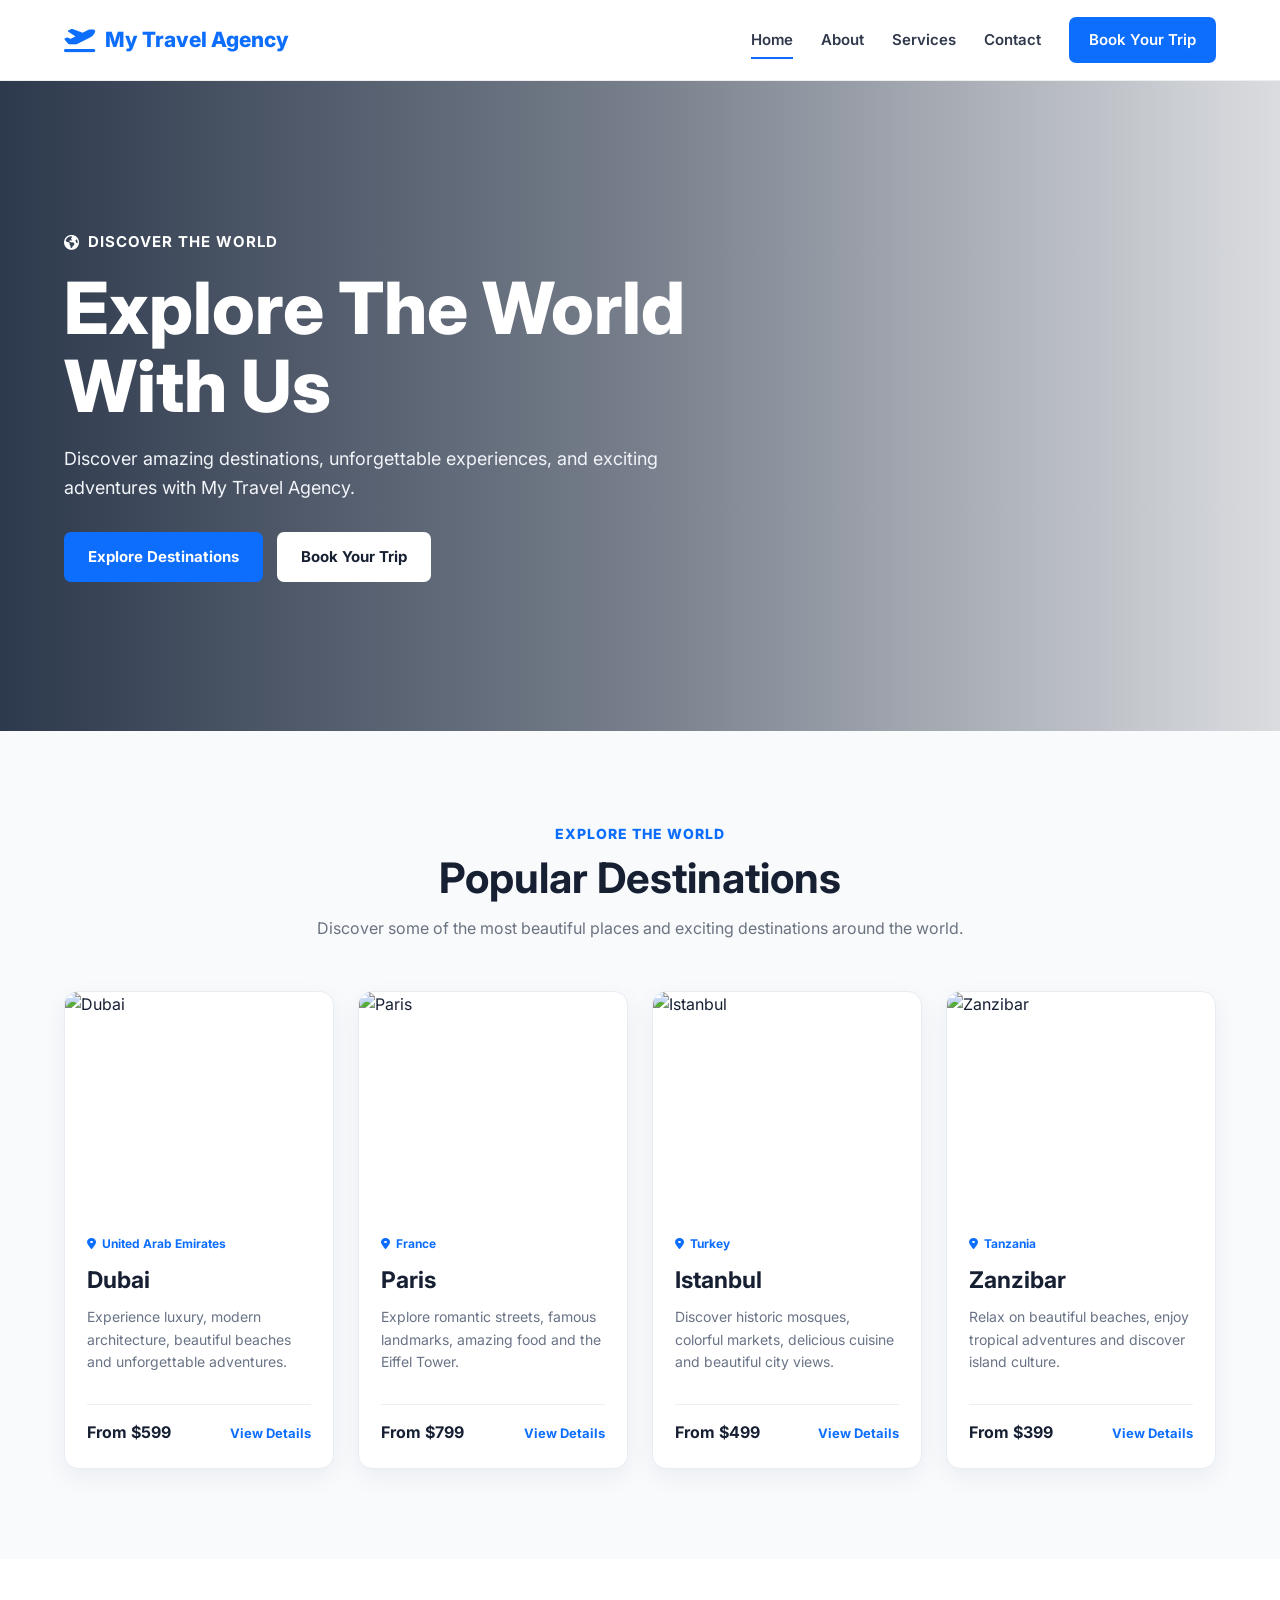
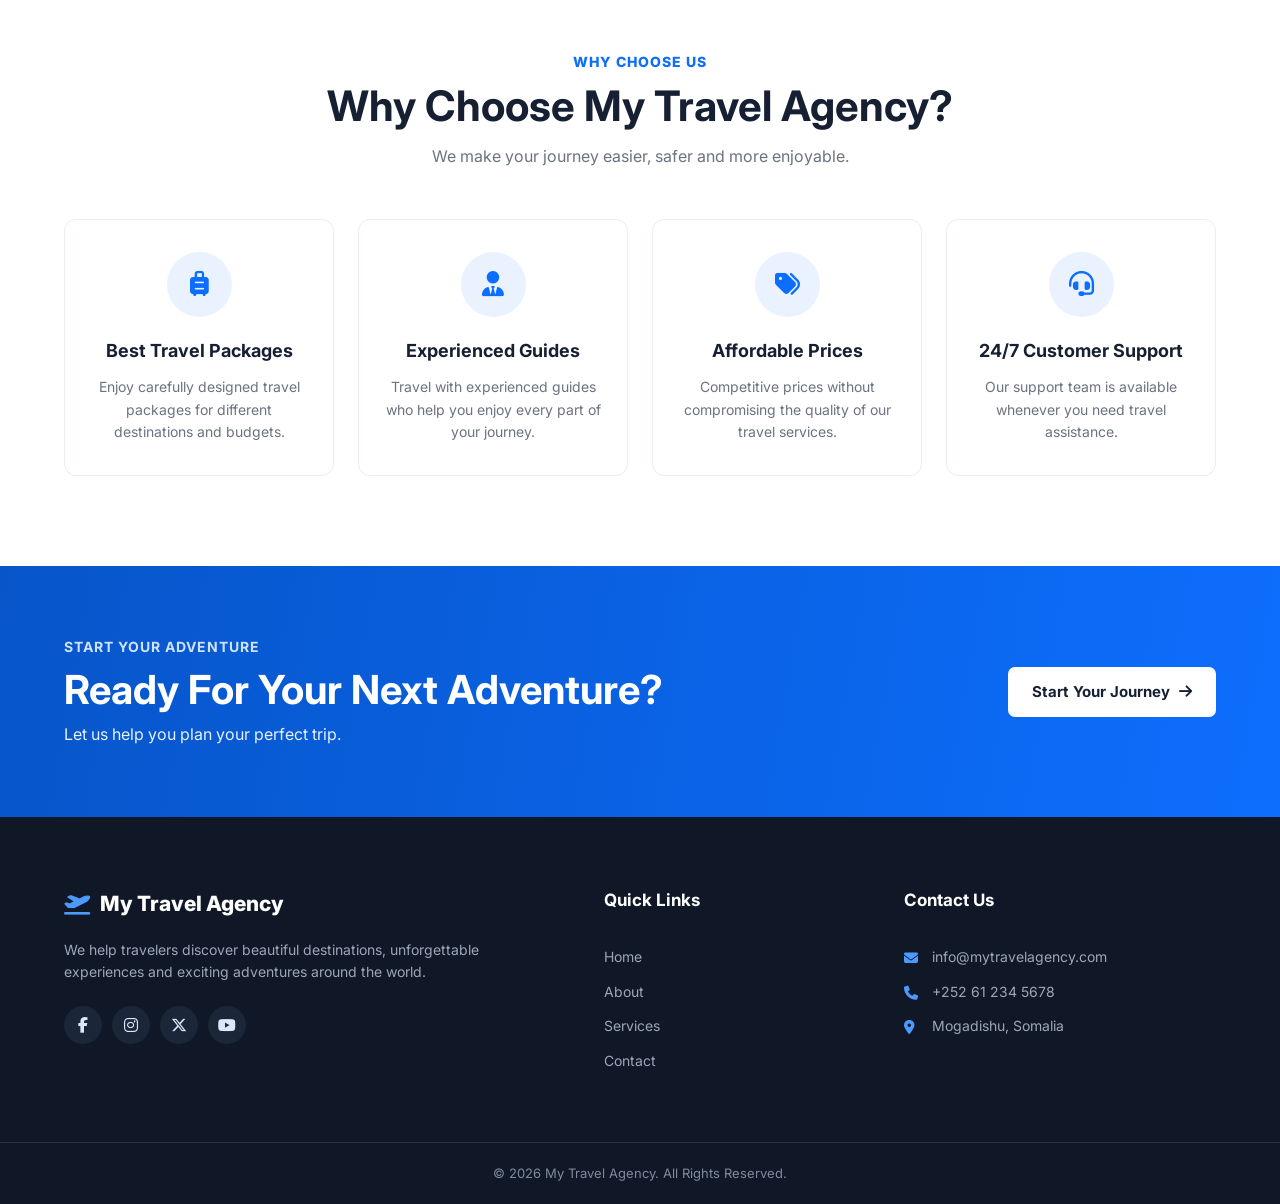
==== index.html @ c00ab5c5 "first commit" ====
<!DOCTYPE html>
<html lang="en">
<head>
    <meta charset="UTF-8">
    <meta name="viewport" content="width=device-width, initial-scale=1.0">

    <title>My Travel Agency | Home</title>

    <link rel="preconnect" href="https://fonts.googleapis.com">
    <link rel="preconnect" href="https://fonts.gstatic.com" crossorigin>

    <link href="https://fonts.googleapis.com/css2?family=Inter:wght@400;500;600;700;800&display=swap" rel="stylesheet">

    <link rel="stylesheet"
          href="https://cdnjs.cloudflare.com/ajax/libs/font-awesome/6.5.2/css/all.min.css">

    <link rel="stylesheet" href="style.css">
</head>

<body>

<!-- HEADER -->
<header class="header">

    <div class="container nav-container">

        <a href="index.html" class="logo">
            <i class="fa-solid fa-plane-departure"></i>
            My Travel Agency
        </a>

        <nav class="navbar">

            <a href="index.html" class="active">Home</a>

            <a href="about.html">About</a>

            <a href="services.html">Services</a>

            <a href="contact.html">Contact</a>

            <a href="contact.html" class="nav-btn">
                Book Your Trip
            </a>

        </nav>

    </div>

</header>


<main>

<!-- HERO -->
<section class="hero">

    <div class="hero-overlay"></div>

    <div class="container hero-content">

        <span class="hero-small-title">
            <i class="fa-solid fa-earth-americas"></i>
            Discover The World
        </span>

        <h1>
            Explore The World With Us
        </h1>

        <p>
            Discover amazing destinations, unforgettable experiences,
            and exciting adventures with My Travel Agency.
        </p>

        <div class="hero-buttons">

            <a href="#destinations" class="btn btn-primary">
                Explore Destinations
            </a>

            <a href="contact.html" class="btn btn-light">
                Book Your Trip
            </a>

        </div>

    </div>

</section>


<!-- DESTINATIONS -->
<section class="destinations section" id="destinations">

    <div class="container">

        <div class="section-heading">

            <span>Explore The World</span>

            <h2>Popular Destinations</h2>

            <p>
                Discover some of the most beautiful places
                and exciting destinations around the world.
            </p>

        </div>


        <div class="destination-grid">

            <!-- DUBAI -->
            <article class="destination-card">

                <div class="card-image">

                    <img
                        src="https://images.unsplash.com/photo-1518684079-3c830dcef090?auto=format&fit=crop&w=900&q=80"
                        alt="Dubai">

                </div>

                <div class="card-content">

                    <span class="location">
                        <i class="fa-solid fa-location-dot"></i>
                        United Arab Emirates
                    </span>

                    <h3>Dubai</h3>

                    <p>
                        Experience luxury, modern architecture,
                        beautiful beaches and unforgettable adventures.
                    </p>

                    <div class="card-bottom">

                        <strong>From $599</strong>

                        <a href="contact.html">
                            View Details
                        </a>

                    </div>

                </div>

            </article>


            <!-- PARIS -->
            <article class="destination-card">

                <div class="card-image">

                    <img
                        src="https://images.unsplash.com/photo-1502602898657-3e91760cbb34?auto=format&fit=crop&w=900&q=80"
                        alt="Paris">

                </div>

                <div class="card-content">

                    <span class="location">
                        <i class="fa-solid fa-location-dot"></i>
                        France
                    </span>

                    <h3>Paris</h3>

                    <p>
                        Explore romantic streets, famous landmarks,
                        amazing food and the Eiffel Tower.
                    </p>

                    <div class="card-bottom">

                        <strong>From $799</strong>

                        <a href="contact.html">
                            View Details
                        </a>

                    </div>

                </div>

            </article>


            <!-- ISTANBUL -->
            <article class="destination-card">

                <div class="card-image">

                    <img
                        src="https://images.unsplash.com/photo-1524231757912-21f4fe3a7200?auto=format&fit=crop&w=900&q=80"
                        alt="Istanbul">

                </div>

                <div class="card-content">

                    <span class="location">
                        <i class="fa-solid fa-location-dot"></i>
                        Turkey
                    </span>

                    <h3>Istanbul</h3>

                    <p>
                        Discover historic mosques, colorful markets,
                        delicious cuisine and beautiful city views.
                    </p>

                    <div class="card-bottom">

                        <strong>From $499</strong>

                        <a href="contact.html">
                            View Details
                        </a>

                    </div>

                </div>

            </article>


            <!-- ZANZIBAR -->
            <article class="destination-card">

                <div class="card-image">

                    <img
                        src="https://images.unsplash.com/photo-1505881502353-a1986add3762?auto=format&fit=crop&w=900&q=80"
                        alt="Zanzibar">

                </div>

                <div class="card-content">

                    <span class="location">
                        <i class="fa-solid fa-location-dot"></i>
                        Tanzania
                    </span>

                    <h3>Zanzibar</h3>

                    <p>
                        Relax on beautiful beaches, enjoy tropical
                        adventures and discover island culture.
                    </p>

                    <div class="card-bottom">

                        <strong>From $399</strong>

                        <a href="contact.html">
                            View Details
                        </a>

                    </div>

                </div>

            </article>

        </div>

    </div>

</section>


<!-- FEATURES -->
<section class="features section">

    <div class="container">

        <div class="section-heading">

            <span>Why Choose Us</span>

            <h2>
                Why Choose My Travel Agency?
            </h2>

            <p>
                We make your journey easier, safer and more enjoyable.
            </p>

        </div>


        <div class="feature-grid">

            <div class="feature-card">

                <div class="feature-icon">
                    <i class="fa-solid fa-suitcase-rolling"></i>
                </div>

                <h3>Best Travel Packages</h3>

                <p>
                    Enjoy carefully designed travel packages
                    for different destinations and budgets.
                </p>

            </div>


            <div class="feature-card">

                <div class="feature-icon">
                    <i class="fa-solid fa-user-tie"></i>
                </div>

                <h3>Experienced Guides</h3>

                <p>
                    Travel with experienced guides who help
                    you enjoy every part of your journey.
                </p>

            </div>


            <div class="feature-card">

                <div class="feature-icon">
                    <i class="fa-solid fa-tags"></i>
                </div>

                <h3>Affordable Prices</h3>

                <p>
                    Competitive prices without compromising
                    the quality of our travel services.
                </p>

            </div>


            <div class="feature-card">

                <div class="feature-icon">
                    <i class="fa-solid fa-headset"></i>
                </div>

                <h3>24/7 Customer Support</h3>

                <p>
                    Our support team is available whenever
                    you need travel assistance.
                </p>

            </div>

        </div>

    </div>

</section>


<!-- CTA -->
<section class="cta">

    <div class="container cta-content">

        <div>

            <span>Start Your Adventure</span>

            <h2>
                Ready For Your Next Adventure?
            </h2>

            <p>
                Let us help you plan your perfect trip.
            </p>

        </div>

        <a href="contact.html" class="btn btn-light">
            Start Your Journey
            <i class="fa-solid fa-arrow-right"></i>
        </a>

    </div>

</section>

</main>


<!-- FOOTER -->
<footer class="footer">

    <div class="container footer-grid">

        <div class="footer-about">

            <a href="index.html" class="footer-logo">
                <i class="fa-solid fa-plane-departure"></i>
                My Travel Agency
            </a>

            <p>
                We help travelers discover beautiful destinations,
                unforgettable experiences and exciting adventures
                around the world.
            </p>

            <div class="social-links">

                <a href="#">
                    <i class="fa-brands fa-facebook-f"></i>
                </a>

                <a href="#">
                    <i class="fa-brands fa-instagram"></i>
                </a>

                <a href="#">
                    <i class="fa-brands fa-x-twitter"></i>
                </a>

                <a href="#">
                    <i class="fa-brands fa-youtube"></i>
                </a>

            </div>

        </div>


        <div class="footer-column">

            <h3>Quick Links</h3>

            <a href="index.html">Home</a>

            <a href="about.html">About</a>

            <a href="services.html">Services</a>

            <a href="contact.html">Contact</a>

        </div>


        <div class="footer-column">

            <h3>Contact Us</h3>

            <p>
                <i class="fa-solid fa-envelope"></i>
                info@mytravelagency.com
            </p>

            <p>
                <i class="fa-solid fa-phone"></i>
                +252 61 234 5678
            </p>

            <p>
                <i class="fa-solid fa-location-dot"></i>
                Mogadishu, Somalia
            </p>

        </div>

    </div>


    <div class="footer-bottom">

        <p>
            © 2026 My Travel Agency. All Rights Reserved.
        </p>

    </div>

</footer>

</body>
</html>
---- style.css ----
/* =========================================================
   GLOBAL
========================================================= */

* {
    margin: 0;
    padding: 0;
    box-sizing: border-box;
}

html {
    scroll-behavior: smooth;
}

body {
    font-family: "Inter", sans-serif;
    color: #172033;
    background: #ffffff;
    line-height: 1.6;
}

img {
    width: 100%;
    display: block;
}

a {
    text-decoration: none;
    color: inherit;
}

button,
input,
textarea,
select {
    font-family: inherit;
}

.container {
    width: 90%;
    max-width: 1200px;
    margin: auto;
}

.section {
    padding: 90px 0;
}


/* =========================================================
   HEADER
========================================================= */

.header {
    width: 100%;
    background: #ffffff;
    border-bottom: 1px solid #eeeeee;
    position: relative;
    z-index: 100;
}

.nav-container {
    min-height: 80px;

    display: flex;
    align-items: center;
    justify-content: space-between;

    gap: 30px;
}

.logo {
    display: flex;
    align-items: center;
    gap: 10px;

    color: #0d6efd;

    font-size: 21px;
    font-weight: 800;

    white-space: nowrap;
}

.logo i {
    font-size: 25px;
}

.navbar {
    display: flex;
    align-items: center;
    gap: 28px;
}

.navbar a {
    position: relative;

    color: #30394b;

    font-size: 15px;
    font-weight: 600;

    transition: 0.3s ease;
}

.navbar a:not(.nav-btn)::after {
    content: "";

    position: absolute;

    left: 0;
    bottom: -7px;

    width: 0;
    height: 2px;

    background: #0d6efd;

    transition: 0.3s ease;
}

.navbar a:not(.nav-btn):hover::after,
.navbar a.active::after {
    width: 100%;
}

.navbar a:hover {
    color: #0d6efd;
}

.nav-btn {
    padding: 11px 20px;

    color: #ffffff !important;
    background: #0d6efd;

    border-radius: 7px;

    transition: 0.3s ease;
}

.nav-btn:hover {
    background: #0957c7;
    transform: translateY(-2px);
}


/* =========================================================
   BUTTONS
========================================================= */

.btn {
    display: inline-flex;
    align-items: center;
    justify-content: center;

    gap: 9px;

    padding: 13px 24px;

    border: none;
    border-radius: 7px;

    font-size: 15px;
    font-weight: 700;

    cursor: pointer;

    transition: 0.3s ease;
}

.btn-primary {
    color: #ffffff;
    background: #0d6efd;
}

.btn-primary:hover {
    background: #0957c7;
    transform: translateY(-2px);
}

.btn-light {
    color: #172033;
    background: #ffffff;
}

.btn-light:hover {
    color: #ffffff;
    background: #172033;
    transform: translateY(-2px);
}


/* =========================================================
   HOME HERO
========================================================= */

.hero {
    min-height: 650px;

    position: relative;

    display: flex;
    align-items: center;

    background-image:
        url("https://images.unsplash.com/photo-1500530855697-b586d89ba3ee?auto=format&fit=crop&w=1800&q=85");

    background-size: cover;
    background-position: center;
}

.hero-overlay {
    position: absolute;
    inset: 0;

    background:
        linear-gradient(
            90deg,
            rgba(8, 22, 45, 0.85),
            rgba(8, 22, 45, 0.55),
            rgba(8, 22, 45, 0.15)
        );
}

.hero-content {
    position: relative;
    z-index: 1;

    color: #ffffff;

    max-width: 780px;

    margin-left: max(5%, calc((100% - 1200px) / 2));
}

.hero-small-title {
    display: inline-flex;
    align-items: center;

    gap: 8px;

    margin-bottom: 15px;

    color: #ffffff;

    font-size: 15px;
    font-weight: 700;

    letter-spacing: 1px;
    text-transform: uppercase;
}

.hero-content h1 {
    margin-bottom: 20px;

    font-size: clamp(42px, 6vw, 72px);

    line-height: 1.08;
    font-weight: 800;
}

.hero-content p {
    max-width: 650px;

    margin-bottom: 30px;

    color: #f1f4f8;

    font-size: 18px;
}

.hero-buttons {
    display: flex;
    flex-wrap: wrap;

    gap: 14px;
}


/* =========================================================
   SECTION HEADING
========================================================= */

.section-heading {
    max-width: 700px;

    margin: 0 auto 50px;

    text-align: center;
}

.section-heading span,
.section-label {
    display: inline-block;

    margin-bottom: 8px;

    color: #0d6efd;

    font-size: 14px;
    font-weight: 800;

    letter-spacing: 1px;
    text-transform: uppercase;
}

.section-heading h2 {
    margin-bottom: 12px;

    color: #172033;

    font-size: clamp(30px, 4vw, 42px);

    line-height: 1.2;
}

.section-heading p {
    color: #6b7280;
}


/* =========================================================
   DESTINATIONS
========================================================= */

.destinations {
    background: #f8fafc;
}

.destination-grid {
    display: grid;

    grid-template-columns: repeat(4, 1fr);

    gap: 24px;
}

.destination-card {
    overflow: hidden;

    background: #ffffff;

    border: 1px solid #e8edf3;
    border-radius: 14px;

    box-shadow:
        0 8px 25px rgba(25, 40, 65, 0.06);

    transition: 0.3s ease;
}

.destination-card:hover {
    transform: translateY(-8px);

    box-shadow:
        0 18px 35px rgba(25, 40, 65, 0.12);
}

.card-image {
    height: 220px;

    overflow: hidden;
}

.card-image img {
    height: 100%;

    object-fit: cover;

    transition: 0.5s ease;
}

.destination-card:hover .card-image img {
    transform: scale(1.08);
}

.card-content {
    padding: 22px;
}

.location {
    display: flex;
    align-items: center;

    gap: 6px;

    margin-bottom: 8px;

    color: #0d6efd;

    font-size: 12px;
    font-weight: 700;
}

.card-content h3 {
    margin-bottom: 8px;

    font-size: 23px;
}

.card-content p {
    min-height: 78px;

    margin-bottom: 20px;

    color: #697386;

    font-size: 14px;
}

.card-bottom {
    display: flex;
    align-items: center;
    justify-content: space-between;

    gap: 10px;

    padding-top: 15px;

    border-top: 1px solid #eeeeee;
}

.card-bottom strong {
    color: #172033;
}

.card-bottom a {
    color: #0d6efd;

    font-size: 13px;
    font-weight: 700;
}

.card-bottom a:hover {
    color: #0957c7;
}


/* =========================================================
   FEATURES
========================================================= */

.feature-grid {
    display: grid;

    grid-template-columns: repeat(4, 1fr);

    gap: 24px;
}

.feature-card {
    padding: 32px 24px;

    text-align: center;

    border: 1px solid #e9eef4;
    border-radius: 12px;

    transition: 0.3s ease;
}

.feature-card:hover {
    transform: translateY(-6px);

    border-color: #bcd6ff;

    box-shadow:
        0 15px 30px rgba(13, 110, 253, 0.08);
}

.feature-icon {
    width: 65px;
    height: 65px;

    margin: 0 auto 20px;

    display: flex;
    align-items: center;
    justify-content: center;

    color: #0d6efd;
    background: #eaf2ff;

    border-radius: 50%;

    font-size: 25px;
}

.feature-card h3 {
    margin-bottom: 10px;

    font-size: 18px;
}

.feature-card p {
    color: #6b7280;

    font-size: 14px;
}


/* =========================================================
   CTA
========================================================= */

.cta {
    padding: 70px 0;

    color: #ffffff;

    background:
        linear-gradient(
            100deg,
            #0755c9,
            #0d6efd
        );
}

.cta-content {
    display: flex;
    align-items: center;
    justify-content: space-between;

    gap: 30px;
}

.cta-content > div {
    max-width: 700px;
}

.cta-content span {
    display: block;

    margin-bottom: 7px;

    color: #cfe2ff;

    font-size: 14px;
    font-weight: 700;

    text-transform: uppercase;
    letter-spacing: 1px;
}

.cta-content h2 {
    margin-bottom: 8px;

    font-size: clamp(28px, 4vw, 40px);

    line-height: 1.2;
}

.cta-content p {
    color: #e8f1ff;
}


/* =========================================================
   INNER PAGE HERO
========================================================= */

.about-hero,
.services-hero,
.contact-hero {
    min-height: 400px;

    display: flex;
    align-items: center;

    color: #ffffff;

    text-align: center;

    background-size: cover;
    background-position: center;
}

.about-hero {
    background:
        linear-gradient(
            rgba(5, 26, 55, 0.75),
            rgba(5, 26, 55, 0.75)
        ),
        url("https://images.unsplash.com/photo-1473448912268-2022ce9509d8?auto=format&fit=crop&w=1800&q=80");
}

.services-hero {
    background:
        linear-gradient(
            rgba(5, 26, 55, 0.75),
            rgba(5, 26, 55, 0.75)
        ),
        url("https://images.unsplash.com/photo-1436491865332-7a61a109cc05?auto=format&fit=crop&w=1800&q=80");
}

.contact-hero {
    background:
        linear-gradient(
            rgba(5, 26, 55, 0.75),
            rgba(5, 26, 55, 0.75)
        ),
        url("https://images.unsplash.com/photo-1494587416117-f102a2ac0a8d?auto=format&fit=crop&w=1800&q=80");
}

.inner-page-hero span,
.about-hero-content span {
    display: inline-flex;
    align-items: center;

    gap: 8px;

    margin-bottom: 15px;

    color: #cfe2ff;

    font-size: 14px;
    font-weight: 700;

    text-transform: uppercase;
    letter-spacing: 1px;
}

.inner-page-hero h1,
.about-hero-content h1 {
    margin-bottom: 15px;

    font-size: clamp(38px, 5vw, 58px);

    line-height: 1.1;
}

.inner-page-hero p,
.about-hero-content p {
    max-width: 650px;

    margin: auto;

    color: #eef5ff;

    font-size: 17px;
}


/* =========================================================
   ABOUT
========================================================= */

.about-grid {
    display: grid;

    grid-template-columns: 1fr 1fr;

    align-items: center;

    gap: 70px;
}

.about-image {
    position: relative;
}

.about-image img {
    height: 520px;

    object-fit: cover;

    border-radius: 15px;
}

.experience-box {
    position: absolute;

    right: -25px;
    bottom: 25px;

    display: flex;
    flex-direction: column;

    padding: 22px 25px;

    color: #ffffff;
    background: #0d6efd;

    border-radius: 10px;

    box-shadow:
        0 12px 30px rgba(13, 110, 253, 0.25);
}

.experience-box strong {
    font-size: 32px;
    line-height: 1;
}

.experience-box span {
    margin-top: 5px;

    font-size: 12px;
    font-weight: 600;
}

.about-text h2 {
    margin-bottom: 20px;

    font-size: clamp(30px, 4vw, 44px);

    line-height: 1.2;
}

.about-text > p {
    margin-bottom: 17px;

    color: #697386;
}

.about-points {
    display: flex;
    flex-direction: column;

    gap: 13px;

    margin-top: 25px;
}

.about-points div {
    display: flex;
    align-items: center;

    gap: 10px;

    font-size: 14px;
    font-weight: 600;
}

.about-points i {
    color: #0d6efd;
}


/* =========================================================
   MISSION
========================================================= */

.mission-section {
    background: #f8fafc;
}

.mission-grid {
    display: grid;

    grid-template-columns: repeat(3, 1fr);

    gap: 25px;
}

.mission-card {
    padding: 40px 30px;

    text-align: center;

    background: #ffffff;

    border: 1px solid #e6ebf1;
    border-radius: 14px;

    transition: 0.35s ease;
}

.mission-card:hover {
    transform: translateY(-8px);

    box-shadow:
        0 20px 35px rgba(22, 35, 55, 0.09);
}

.mission-icon {
    width: 70px;
    height: 70px;

    margin: 0 auto 20px;

    display: flex;
    align-items: center;
    justify-content: center;

    color: #0d6efd;
    background: #eaf2ff;

    border-radius: 50%;

    font-size: 26px;
}

.mission-card h3 {
    margin-bottom: 12px;

    font-size: 21px;
}

.mission-card p {
    color: #697386;

    font-size: 14px;
}


/* =========================================================
   TRAVEL POINTS
========================================================= */

.travel-points {
    display: grid;

    grid-template-columns: repeat(2, 1fr);

    gap: 25px;
}

.travel-point {
    display: flex;

    gap: 20px;

    padding: 25px;

    border: 1px solid #e8edf3;
    border-radius: 12px;

    transition: 0.3s ease;
}

.travel-point:hover {
    border-color: #bdd5fa;

    transform: translateY(-4px);

    box-shadow:
        0 12px 25px rgba(13, 110, 253, 0.07);
}

.point-number {
    flex-shrink: 0;

    width: 50px;
    height: 50px;

    display: flex;
    align-items: center;
    justify-content: center;

    color: #0d6efd;
    background: #eaf2ff;

    border-radius: 50%;

    font-size: 14px;
    font-weight: 800;
}

.travel-point h3 {
    margin-bottom: 7px;

    font-size: 18px;
}

.travel-point p {
    color: #697386;

    font-size: 14px;
}


/* =========================================================
   SERVICES
========================================================= */

.services-section {
    background: #ffffff;
}

.services-grid {
    display: grid;

    grid-template-columns: repeat(3, 1fr);

    gap: 25px;
}

.service-card {
    padding: 35px 28px;

    background: #ffffff;

    border: 1px solid #e5eaf0;
    border-radius: 14px;

    transition: 0.3s ease;
}

.service-card:hover {
    transform: translateY(-8px);

    border-color: #bcd6ff;

    box-shadow:
        0 18px 35px rgba(13, 110, 253, 0.09);
}

.service-icon {
    width: 65px;
    height: 65px;

    margin-bottom: 22px;

    display: flex;
    align-items: center;
    justify-content: center;

    color: #0d6efd;
    background: #eaf2ff;

    border-radius: 12px;

    font-size: 25px;
}

.service-card h3 {
    margin-bottom: 10px;

    font-size: 21px;
}

.service-card p {
    min-height: 80px;

    margin-bottom: 20px;

    color: #697386;

    font-size: 14px;
}

.service-card a {
    display: inline-flex;
    align-items: center;

    gap: 8px;

    color: #0d6efd;

    font-size: 14px;
    font-weight: 700;
}

.service-card a:hover {
    gap: 12px;
}


/* =========================================================
   PROCESS
========================================================= */

.process-section {
    background: #f8fafc;
}

.process-grid {
    display: grid;

    grid-template-columns: repeat(3, 1fr);

    gap: 25px;
}

.process-card {
    position: relative;

    padding: 35px 25px;

    text-align: center;

    background: #ffffff;

    border-radius: 14px;

    border: 1px solid #e5eaf0;
}

.process-number {
    position: absolute;

    top: 15px;
    right: 20px;

    color: #dbe8fa;

    font-size: 35px;
    font-weight: 800;
}

.process-card > i {
    margin: 15px 0;

    color: #0d6efd;

    font-size: 35px;
}

.process-card h3 {
    margin-bottom: 10px;
}

.process-card p {
    color: #697386;

    font-size: 14px;
}


/* =========================================================
   CONTACT
========================================================= */

.contact-section {
    background: #ffffff;
}

.contact-grid {
    display: grid;

    grid-template-columns: 0.9fr 1.1fr;

    gap: 70px;

    align-items: start;
}

.contact-info h2 {
    margin-bottom: 18px;

    font-size: clamp(30px, 4vw, 43px);

    line-height: 1.2;
}

.contact-info > p {
    margin-bottom: 30px;

    color: #697386;
}

.contact-details {
    display: flex;
    flex-direction: column;

    gap: 20px;
}

.contact-item {
    display: flex;

    align-items: center;

    gap: 15px;
}

.contact-icon {
    flex-shrink: 0;

    width: 52px;
    height: 52px;

    display: flex;
    align-items: center;
    justify-content: center;

    color: #0d6efd;
    background: #eaf2ff;

    border-radius: 10px;

    font-size: 20px;
}

.contact-item h3 {
    margin-bottom: 2px;

    font-size: 15px;
}

.contact-item p {
    color: #697386;

    font-size: 14px;
}


/* =========================================================
   FORM
========================================================= */

.contact-form-box {
    padding: 35px;

    background: #ffffff;

    border: 1px solid #e5eaf0;

    border-radius: 15px;

    box-shadow:
        0 15px 35px rgba(20, 35, 60, 0.06);
}

.form-heading {
    margin-bottom: 25px;
}

.form-heading h2 {
    margin-bottom: 5px;

    font-size: 27px;
}

.form-heading p {
    color: #697386;

    font-size: 14px;
}

.form-row {
    display: grid;

    grid-template-columns: 1fr 1fr;

    gap: 18px;
}

.form-group {
    display: flex;
    flex-direction: column;

    gap: 7px;

    margin-bottom: 18px;
}

.form-group label {
    color: #30394b;

    font-size: 13px;
    font-weight: 700;
}

.form-group input,
.form-group select,
.form-group textarea {
    width: 100%;

    padding: 13px 14px;

    color: #172033;
    background: #ffffff;

    border: 1px solid #dce2ea;
    border-radius: 7px;

    outline: none;

    font-size: 14px;

    transition: 0.3s ease;
}

.form-group input:focus,
.form-group select:focus,
.form-group textarea:focus {
    border-color: #0d6efd;

    box-shadow:
        0 0 0 3px rgba(13, 110, 253, 0.08);
}

.form-group textarea {
    resize: vertical;

    min-height: 140px;
}

.form-btn {
    width: 100%;

    margin-top: 5px;
}


/* =========================================================
   FAQ
========================================================= */

.faq-section {
    background: #f8fafc;
}

.faq-grid {
    display: grid;

    grid-template-columns: repeat(2, 1fr);

    gap: 20px;
}

.faq-card {
    display: flex;

    gap: 15px;

    padding: 25px;

    background: #ffffff;

    border: 1px solid #e5eaf0;

    border-radius: 12px;
}

.faq-card > i {
    flex-shrink: 0;

    color: #0d6efd;

    font-size: 24px;
}

.faq-card h3 {
    margin-bottom: 7px;

    font-size: 16px;
}

.faq-card p {
    color: #697386;

    font-size: 14px;
}


/* =========================================================
   FOOTER
========================================================= */

.footer {
    color: #d9e1ed;

    background: #101827;
}

.footer-grid {
    display: grid;

    grid-template-columns: 2fr 1fr 1.3fr;

    gap: 60px;

    padding: 70px 0;
}

.footer-logo {
    display: inline-flex;
    align-items: center;

    gap: 10px;

    margin-bottom: 18px;

    color: #ffffff;

    font-size: 21px;
    font-weight: 800;
}

.footer-logo i {
    color: #4d9aff;
}

.footer-about p {
    max-width: 430px;

    color: #9ba7b8;

    font-size: 14px;
}

.social-links {
    display: flex;

    gap: 10px;

    margin-top: 22px;
}

.social-links a {
    width: 38px;
    height: 38px;

    display: flex;
    align-items: center;
    justify-content: center;

    color: #dce7f7;
    background: #1b2638;

    border-radius: 50%;

    transition: 0.3s ease;
}

.social-links a:hover {
    color: #ffffff;

    background: #0d6efd;

    transform: translateY(-3px);
}

.footer-column h3 {
    margin-bottom: 20px;

    color: #ffffff;

    font-size: 17px;
}

.footer-column {
    display: flex;
    flex-direction: column;

    gap: 12px;
}

.footer-column a {
    width: fit-content;

    color: #9ba7b8;

    font-size: 14px;

    transition: 0.3s ease;
}

.footer-column a:hover {
    color: #ffffff;

    padding-left: 5px;
}

.footer-column p {
    display: flex;

    align-items: flex-start;

    gap: 10px;

    color: #9ba7b8;

    font-size: 14px;
}

.footer-column p i {
    width: 18px;

    margin-top: 5px;

    color: #4d9aff;
}

.footer-bottom {
    padding: 20px;

    text-align: center;

    border-top: 1px solid #263244;
}

.footer-bottom p {
    color: #7f8b9d;

    font-size: 13px;
}


/* =========================================================
   TABLET
========================================================= */

@media (max-width: 1000px) {

    .destination-grid {
        grid-template-columns: repeat(2, 1fr);
    }

    .feature-grid {
        grid-template-columns: repeat(2, 1fr);
    }

    .about-grid {
        gap: 40px;
    }

    .about-image img {
        height: 450px;
    }

    .services-grid {
        grid-template-columns: repeat(2, 1fr);
    }

    .contact-grid {
        gap: 40px;
    }

    .footer-grid {
        grid-template-columns: 1.5fr 1fr 1fr;

        gap: 35px;
    }

}


/* =========================================================
   MOBILE - 768PX
========================================================= */

@media (max-width: 768px) {

    .section {
        padding: 65px 0;
    }


    /* HEADER */

    .nav-container {
        flex-direction: column;

        padding: 20px 0;

        gap: 18px;
    }

    .navbar {
        width: 100%;

        display: flex;

        flex-wrap: wrap;

        justify-content: center;

        gap: 12px 20px;
    }

    .navbar a {
        font-size: 14px;
    }

    .nav-btn {
        padding: 9px 15px;
    }


    /* HERO */

    .hero {
        min-height: 600px;
    }

    .hero-content {
        width: 90%;

        margin: auto;

        text-align: center;
    }

    .hero-small-title {
        justify-content: center;
    }

    .hero-content h1 {
        font-size: 42px;
    }

    .hero-content p {
        font-size: 16px;
    }

    .hero-buttons {
        justify-content: center;
    }


    /* DESTINATIONS */

    .destination-grid {
        grid-template-columns: repeat(2, 1fr);

        gap: 18px;
    }

    .card-image {
        height: 200px;
    }


    /* FEATURES */

    .feature-grid {
        grid-template-columns: repeat(2, 1fr);

        gap: 18px;
    }


    /* CTA */

    .cta {
        padding: 55px 0;
    }

    .cta-content {
        flex-direction: column;

        align-items: flex-start;
    }


    /* INNER HERO */

    .about-hero,
    .services-hero,
    .contact-hero {
        min-height: 350px;
    }


    /* ABOUT */

    .about-grid {
        grid-template-columns: 1fr;

        gap: 50px;
    }

    .about-image img {
        height: 430px;
    }

    .experience-box {
        right: 15px;
    }


    /* MISSION */

    .mission-grid {
        grid-template-columns: 1fr;
    }


    /* TRAVEL */

    .travel-points {
        grid-template-columns: 1fr;
    }


    /* SERVICES */

    .services-grid {
        grid-template-columns: repeat(2, 1fr);
    }


    /* PROCESS */

    .process-grid {
        grid-template-columns: 1fr;
    }


    /* CONTACT */

    .contact-grid {
        grid-template-columns: 1fr;

        gap: 50px;
    }


    /* FAQ */

    .faq-grid {
        grid-template-columns: 1fr;
    }


    /* FORM */

    .form-row {
        grid-template-columns: 1fr;
    }


    /* FOOTER */

    .footer-grid {
        grid-template-columns: 1fr;

        gap: 40px;

        padding: 55px 0;
    }

}


/* =========================================================
   SMALL MOBILE
========================================================= */

@media (max-width: 500px) {

    .container {
        width: 92%;
    }


    /* HEADER */

    .logo {
        font-size: 19px;
    }

    .navbar {
        gap: 10px 15px;
    }


    /* HERO */

    .hero {
        min-height: 580px;
    }

    .hero-content h1 {
        font-size: 35px;
    }

    .hero-buttons {
        flex-direction: column;

        width: 100%;
    }

    .hero-buttons .btn {
        width: 100%;
    }


    /* DESTINATIONS */

    .destination-grid {
        grid-template-columns: 1fr;
    }

    .card-image {
        height: 230px;
    }


    /* FEATURES */

    .feature-grid {
        grid-template-columns: 1fr;
    }


    /* ABOUT */

    .about-image img {
        height: 350px;
    }

    .experience-box {
        right: 10px;

        bottom: 15px;
    }


    /* SERVICES */

    .services-grid {
        grid-template-columns: 1fr;
    }


    /* CONTACT */

    .contact-form-box {
        padding: 25px 20px;
    }


    /* CTA */

    .cta-content {
        align-items: stretch;
    }

    .cta-content .btn {
        width: 100%;
    }


    /* FOOTER */

    .footer-grid {
        gap: 35px;
    }

}
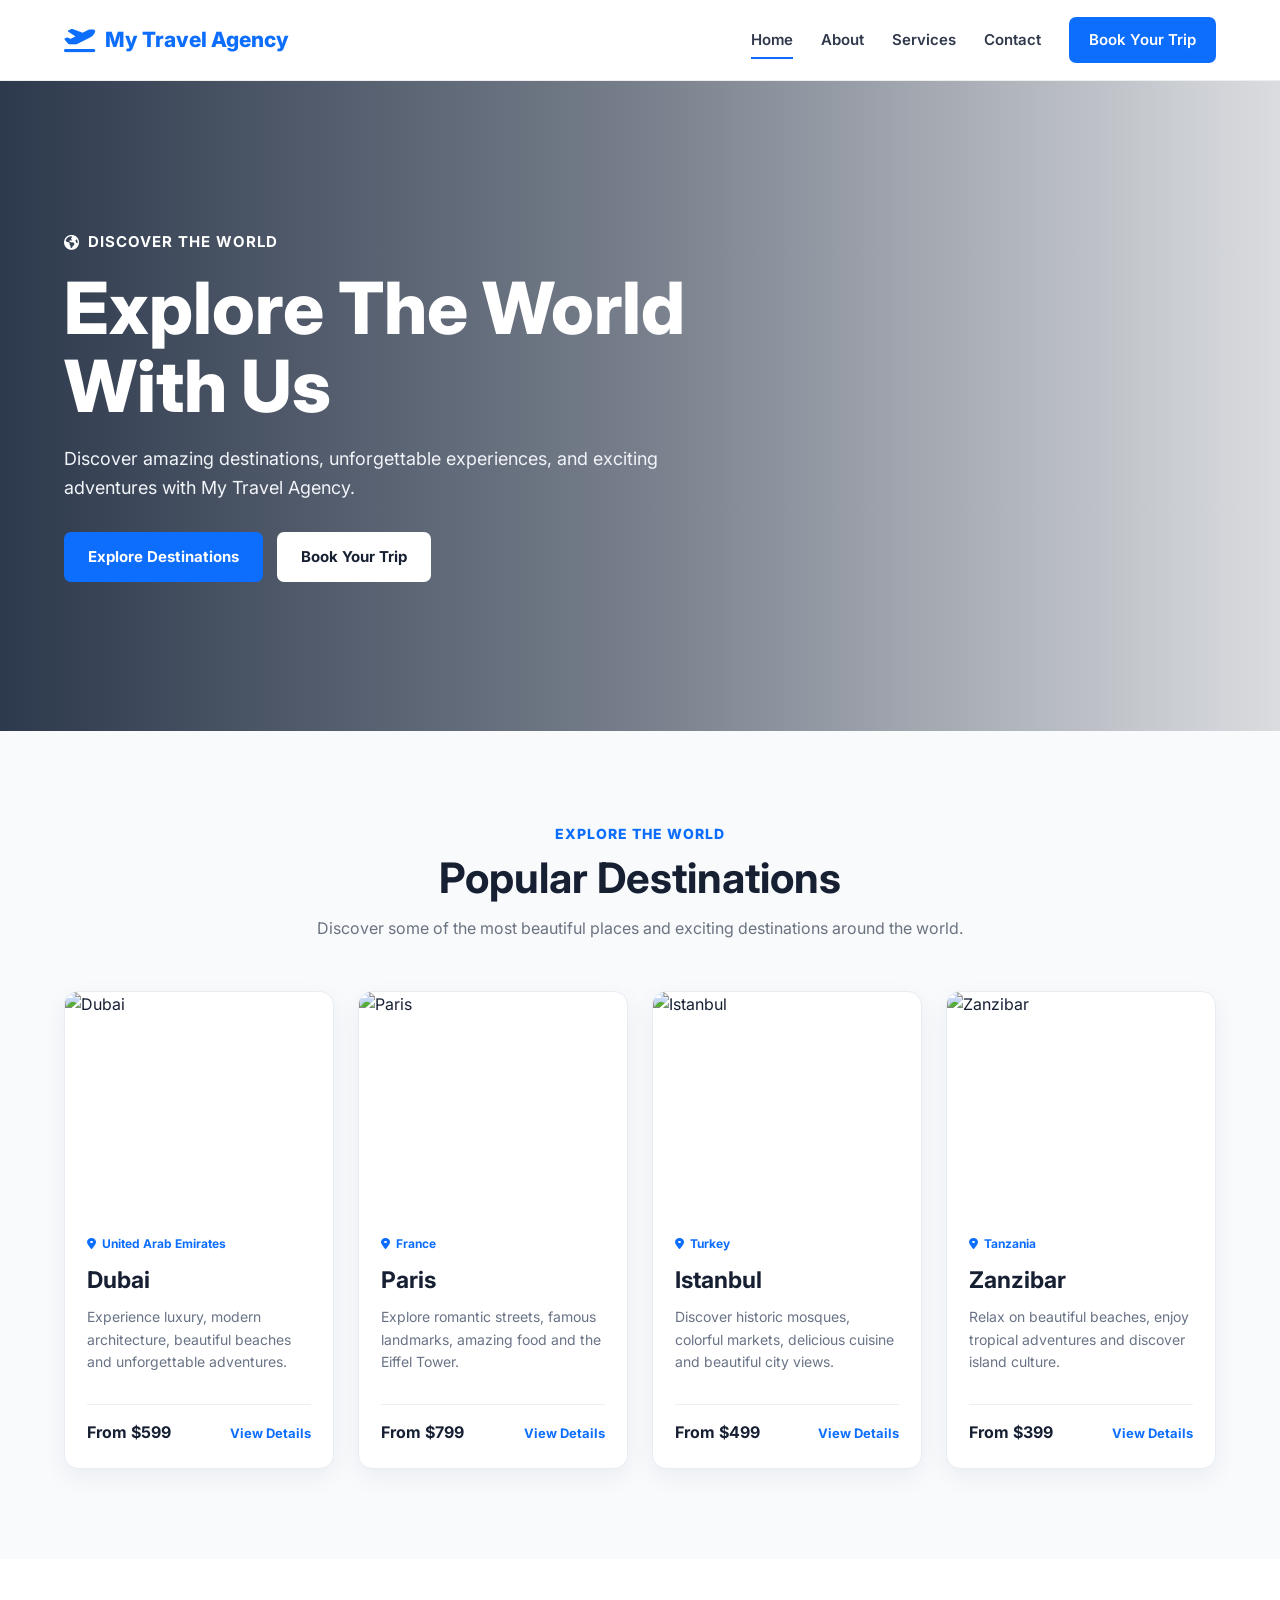
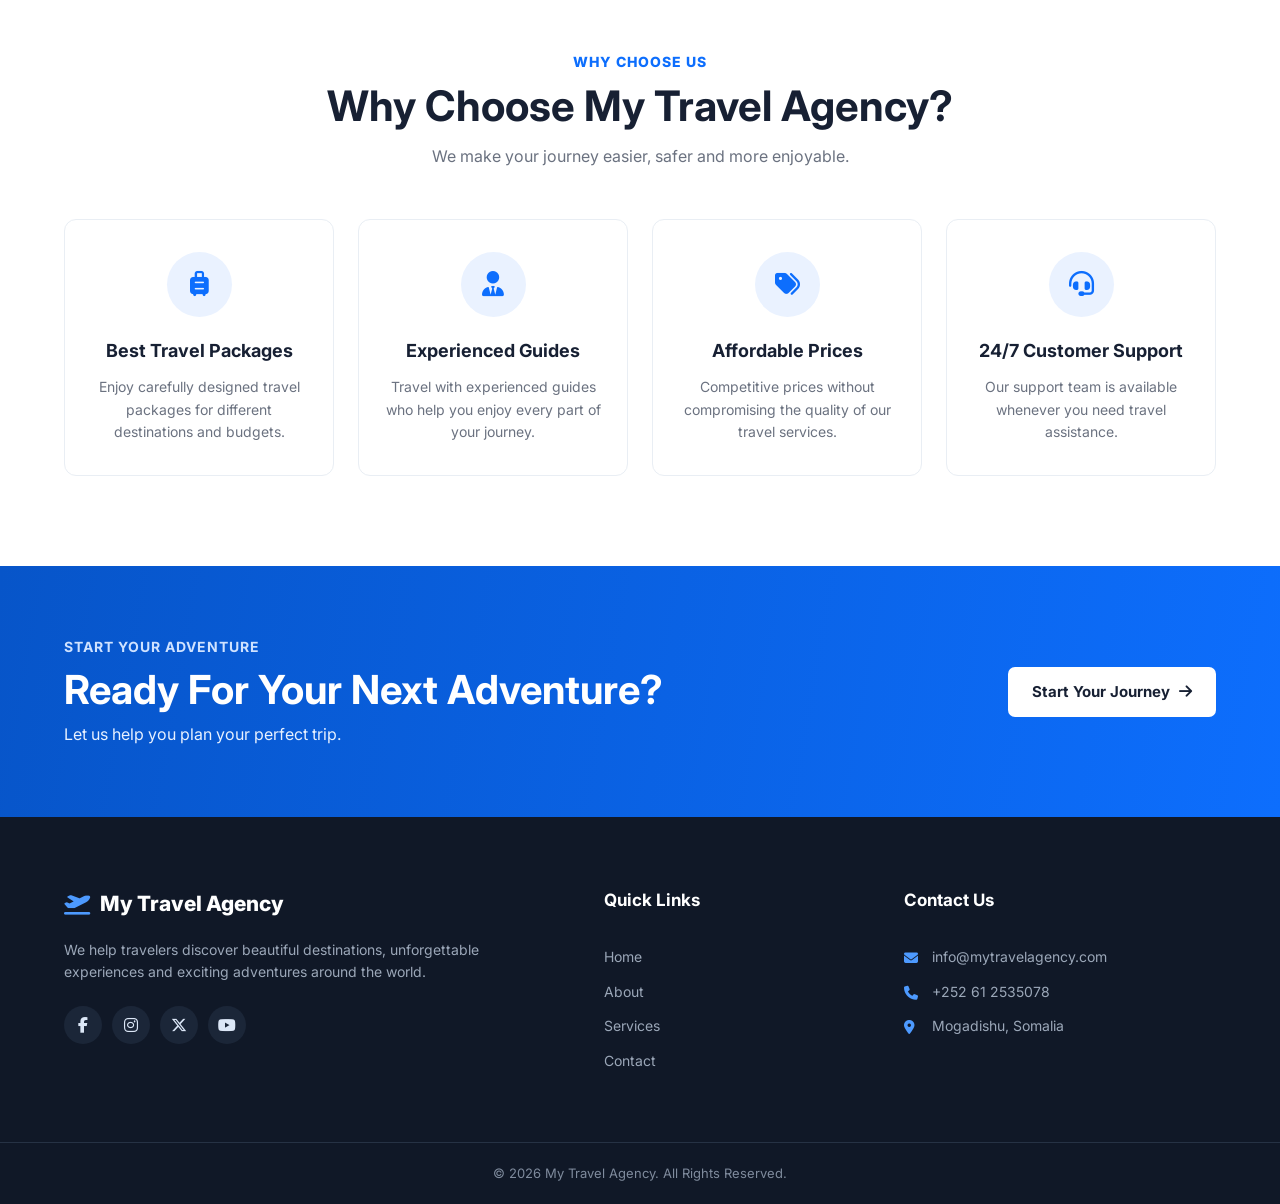
==== commit faa7fb69: "update web" ====
--- a/index.html
+++ b/index.html
@@ -467,7 +467,7 @@
 
             <p>
                 <i class="fa-solid fa-phone"></i>
-                +252 61 234 5678
+                +252 61 2535078
             </p>
 
             <p>
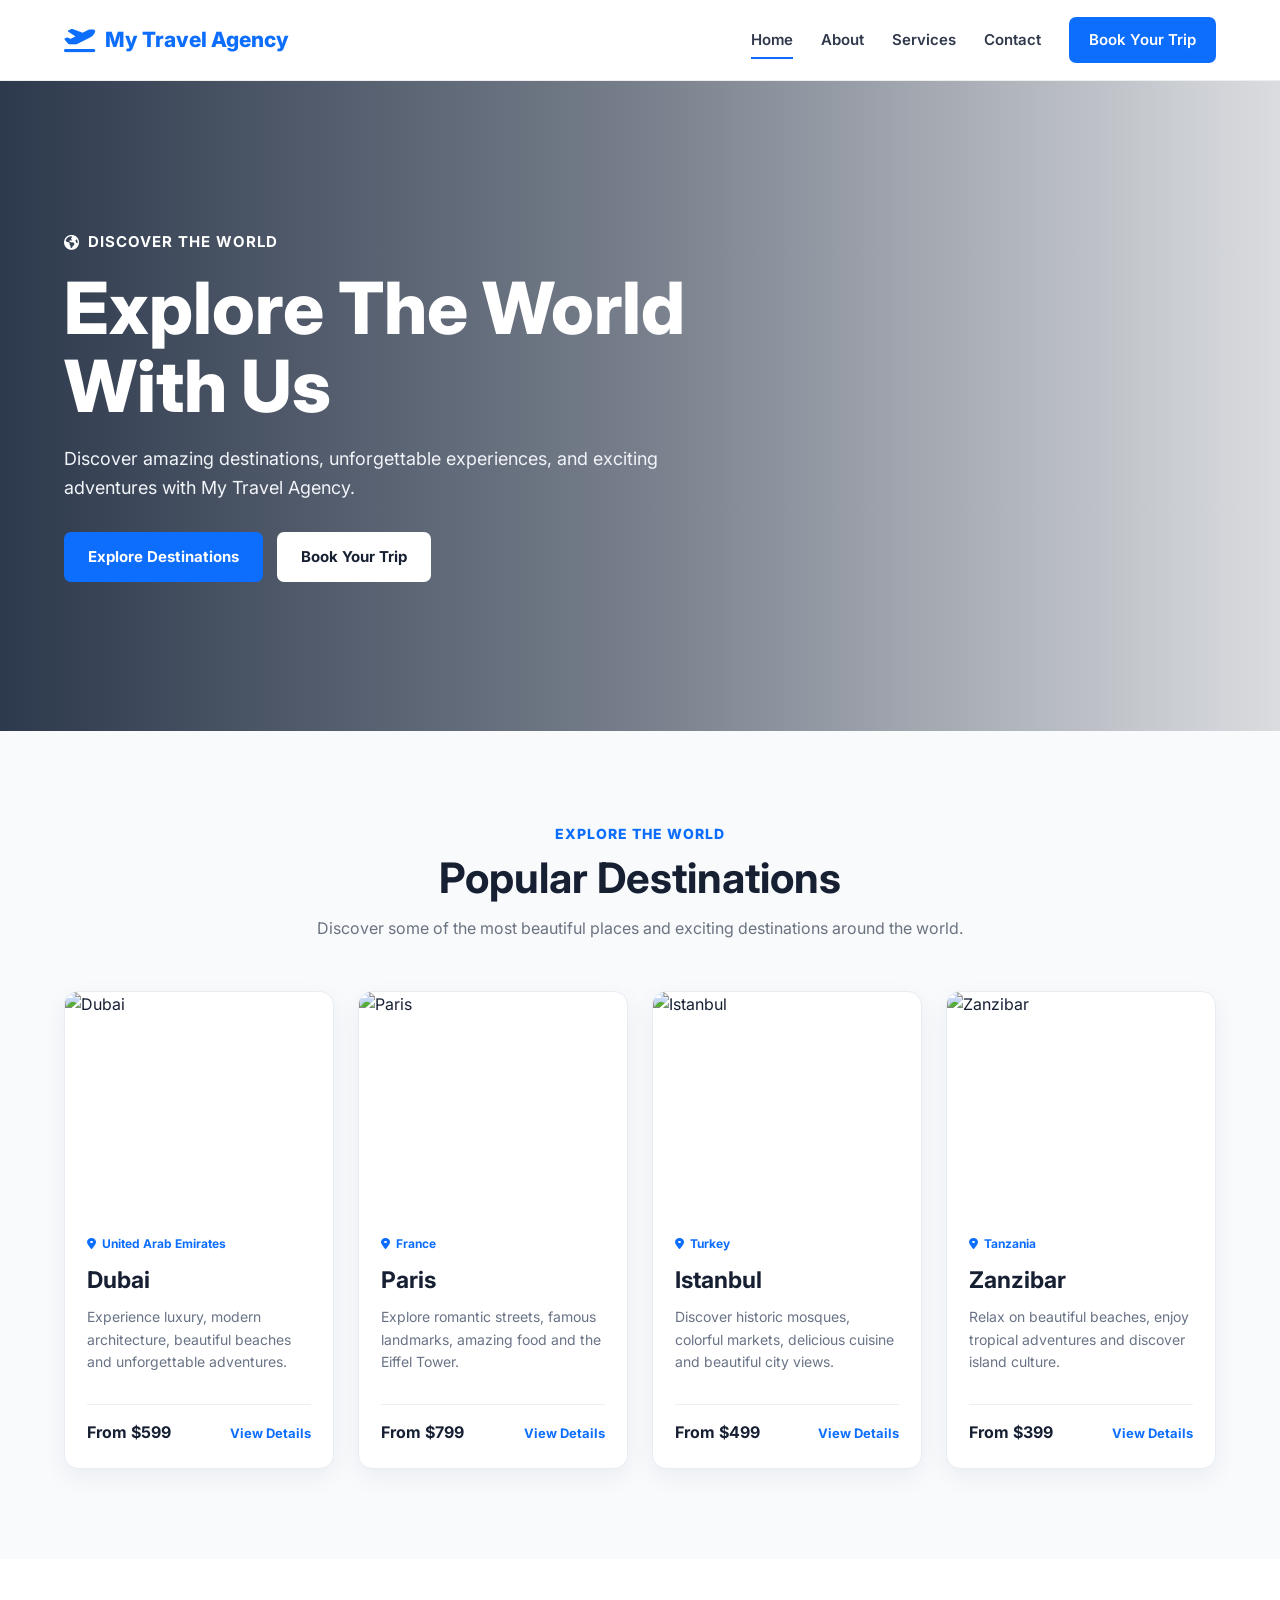
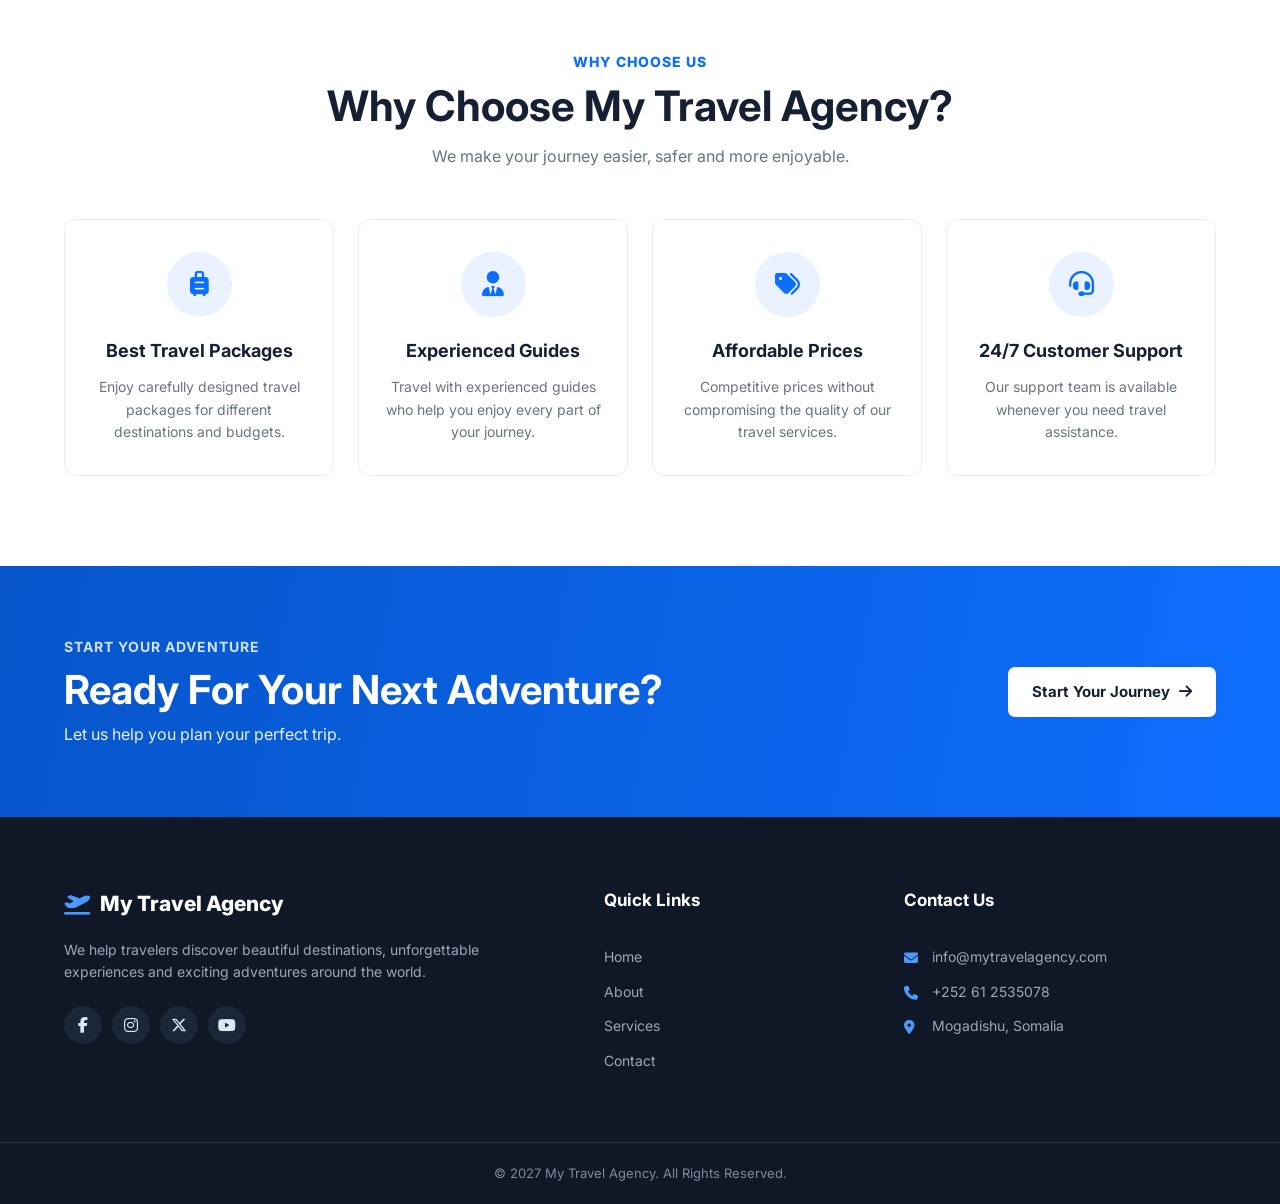
==== commit 0a3f3911: "Update index.html" ====
--- a/index.html
+++ b/index.html
@@ -483,7 +483,7 @@
     <div class="footer-bottom">
 
         <p>
-            © 2026 My Travel Agency. All Rights Reserved.
+            © 2027 My Travel Agency. All Rights Reserved.
         </p>
 
     </div>
@@ -491,4 +491,4 @@
 </footer>
 
 </body>
-</html>+</html>
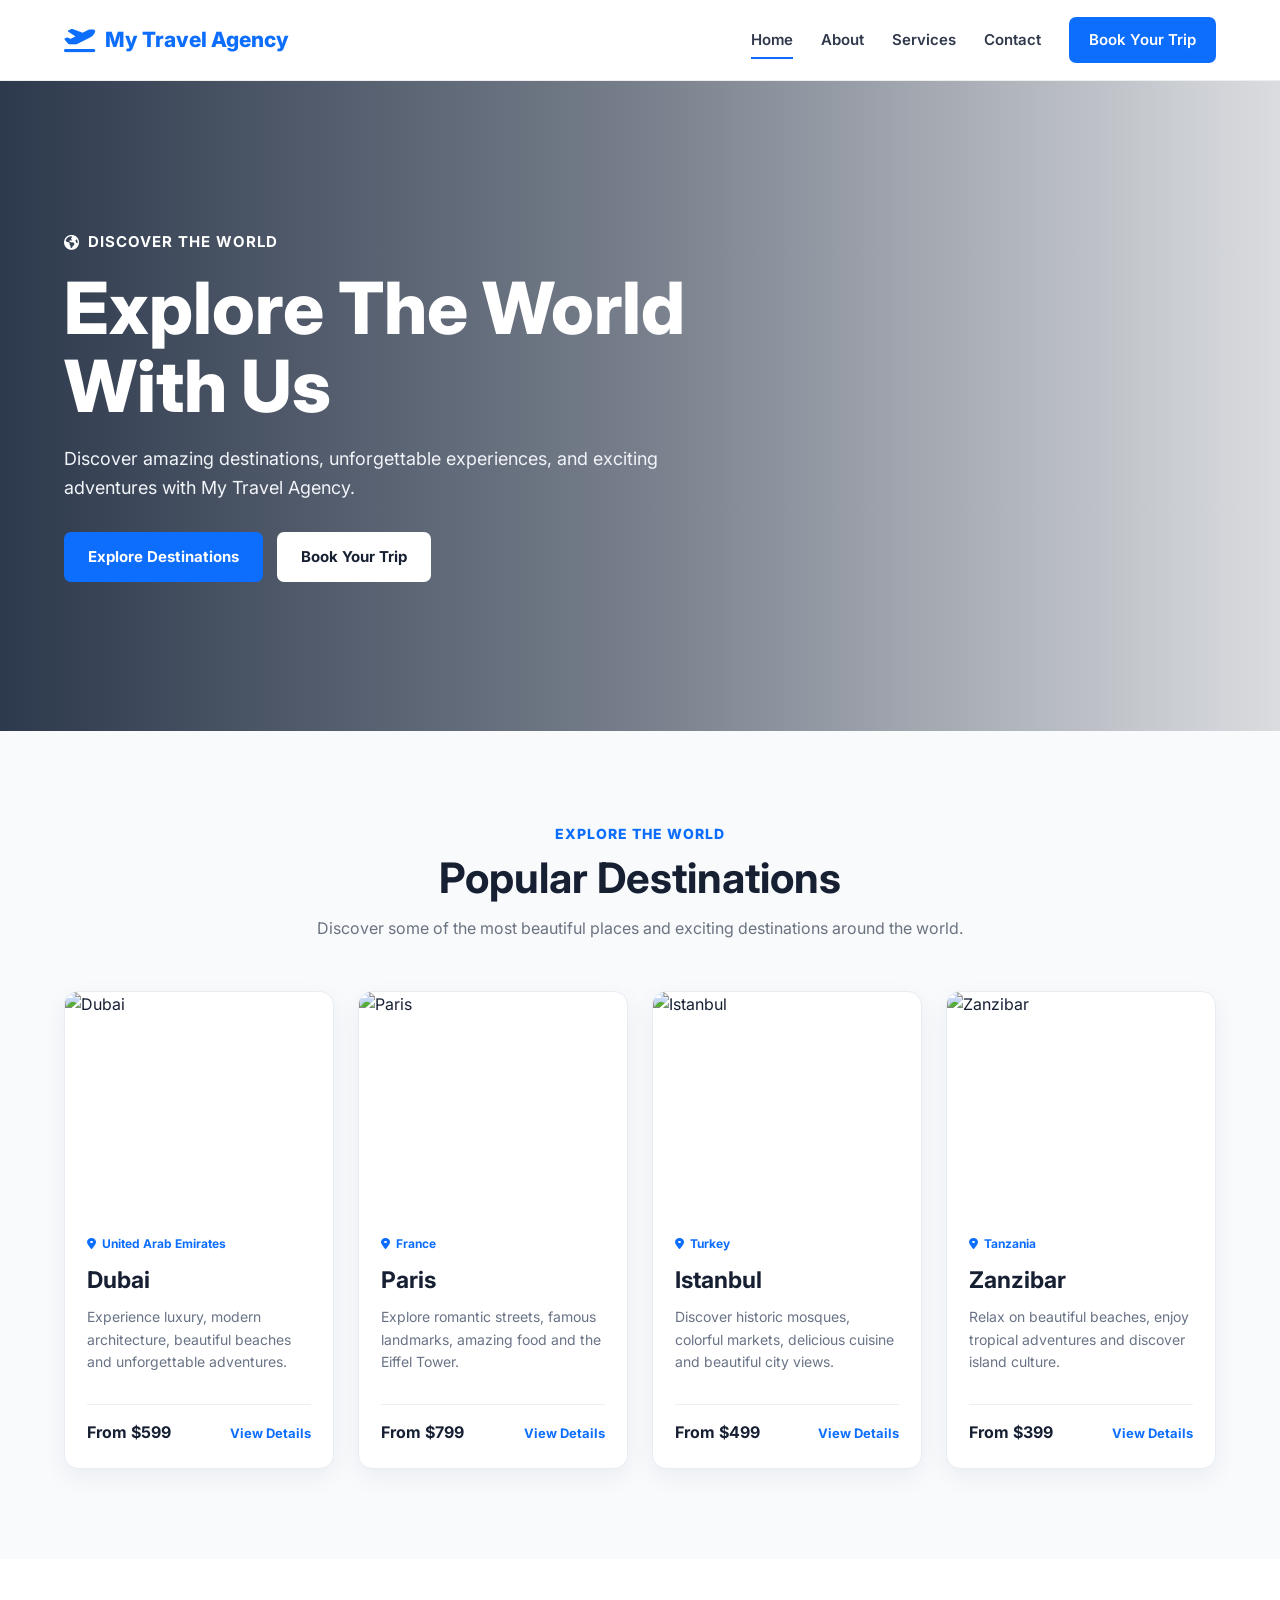
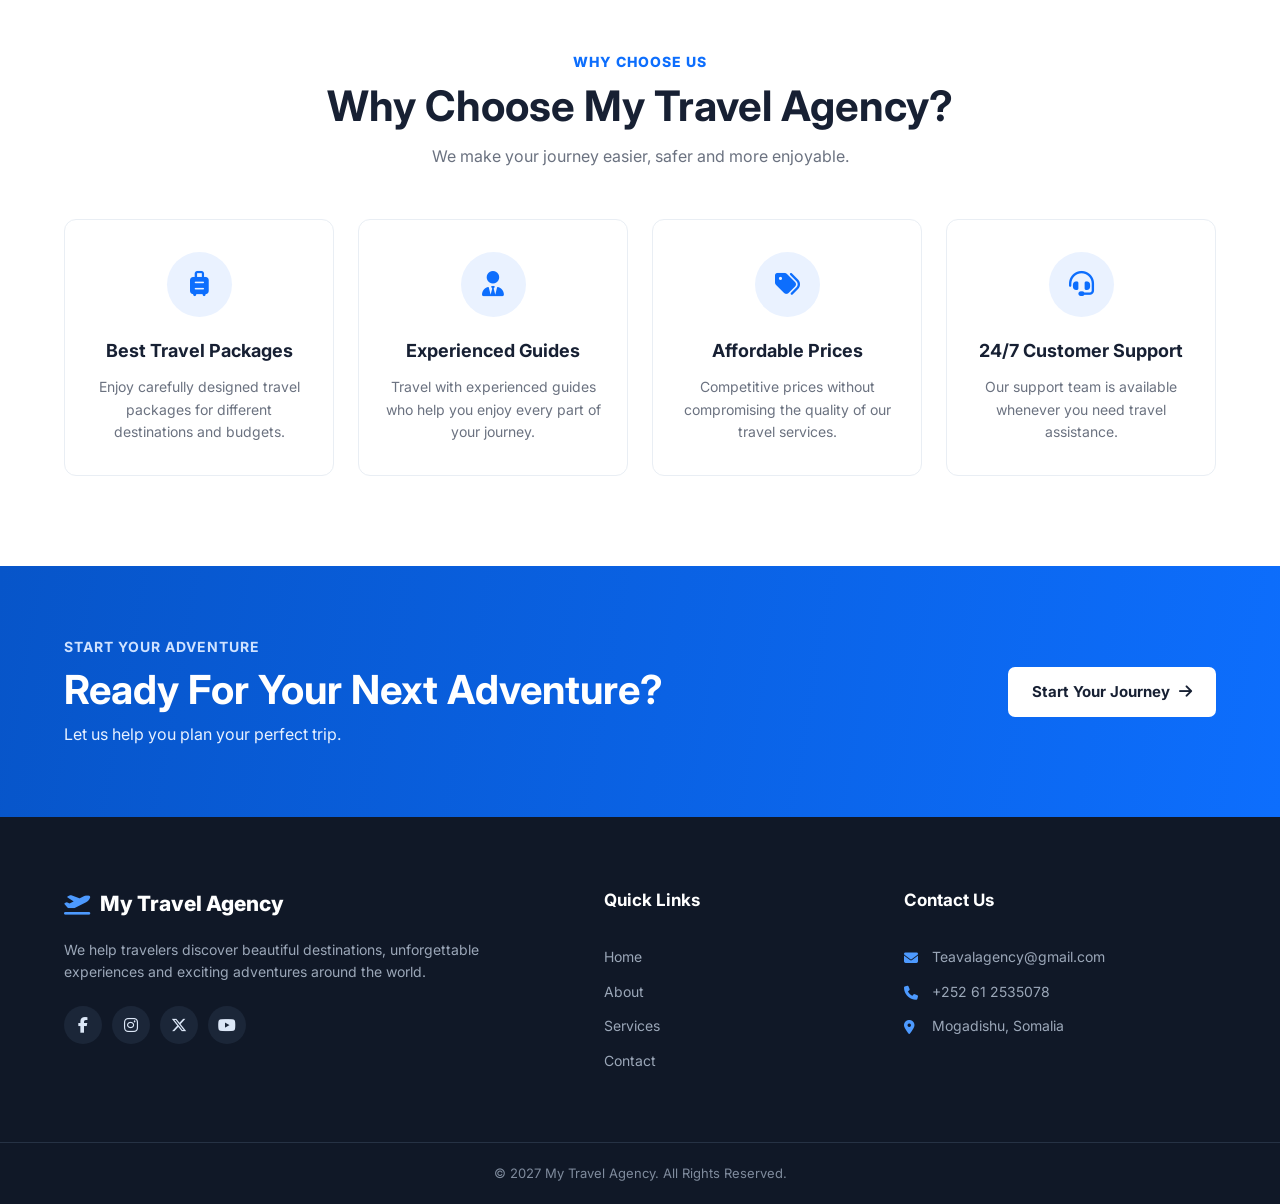
==== commit 604468fe: "update websise" ====
--- a/index.html
+++ b/index.html
@@ -425,7 +425,7 @@
                 </a>
 
                 <a href="#">
-                    <i class="fa-brands fa-instagram"></i>
+                    <i  class="fa-brands fa-instagram"></i>
                 </a>
 
                 <a href="#">
@@ -462,7 +462,7 @@
 
             <p>
                 <i class="fa-solid fa-envelope"></i>
-                info@mytravelagency.com
+                Teavalagency@gmail.com
             </p>
 
             <p>
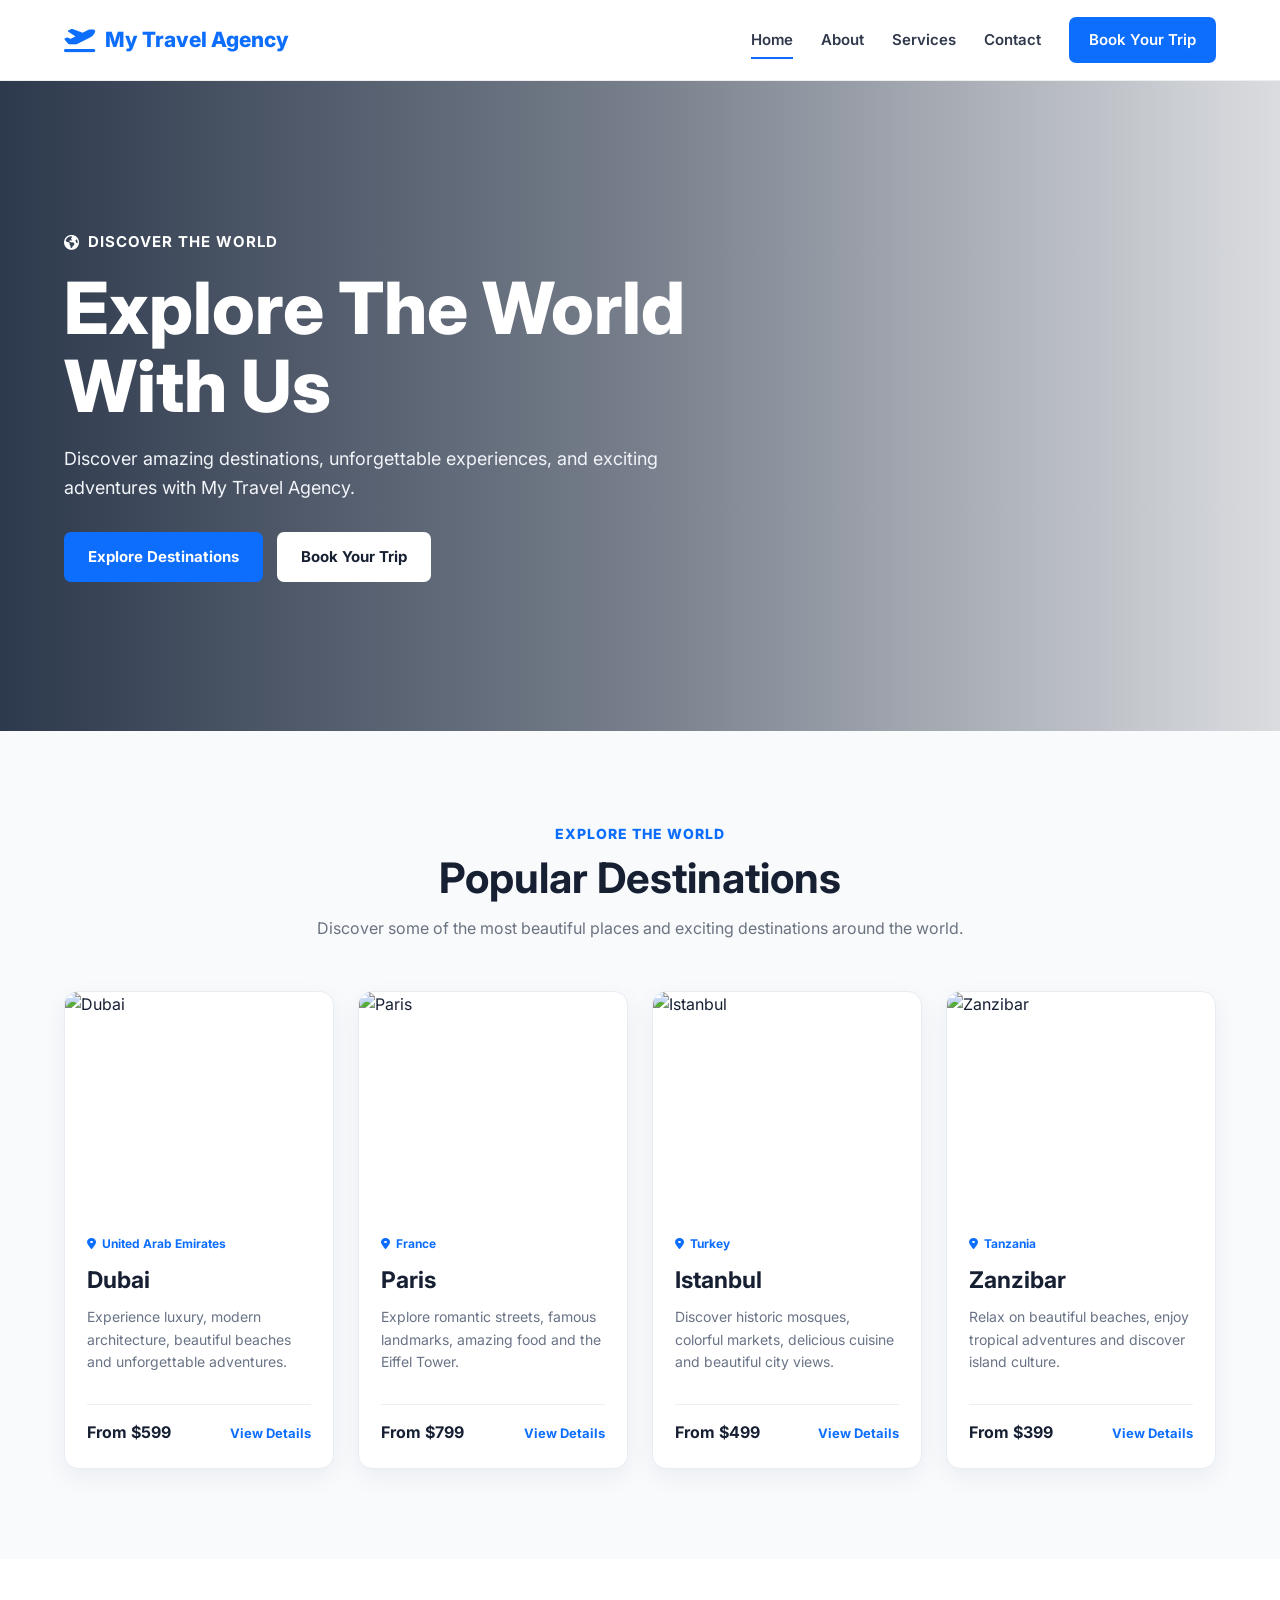
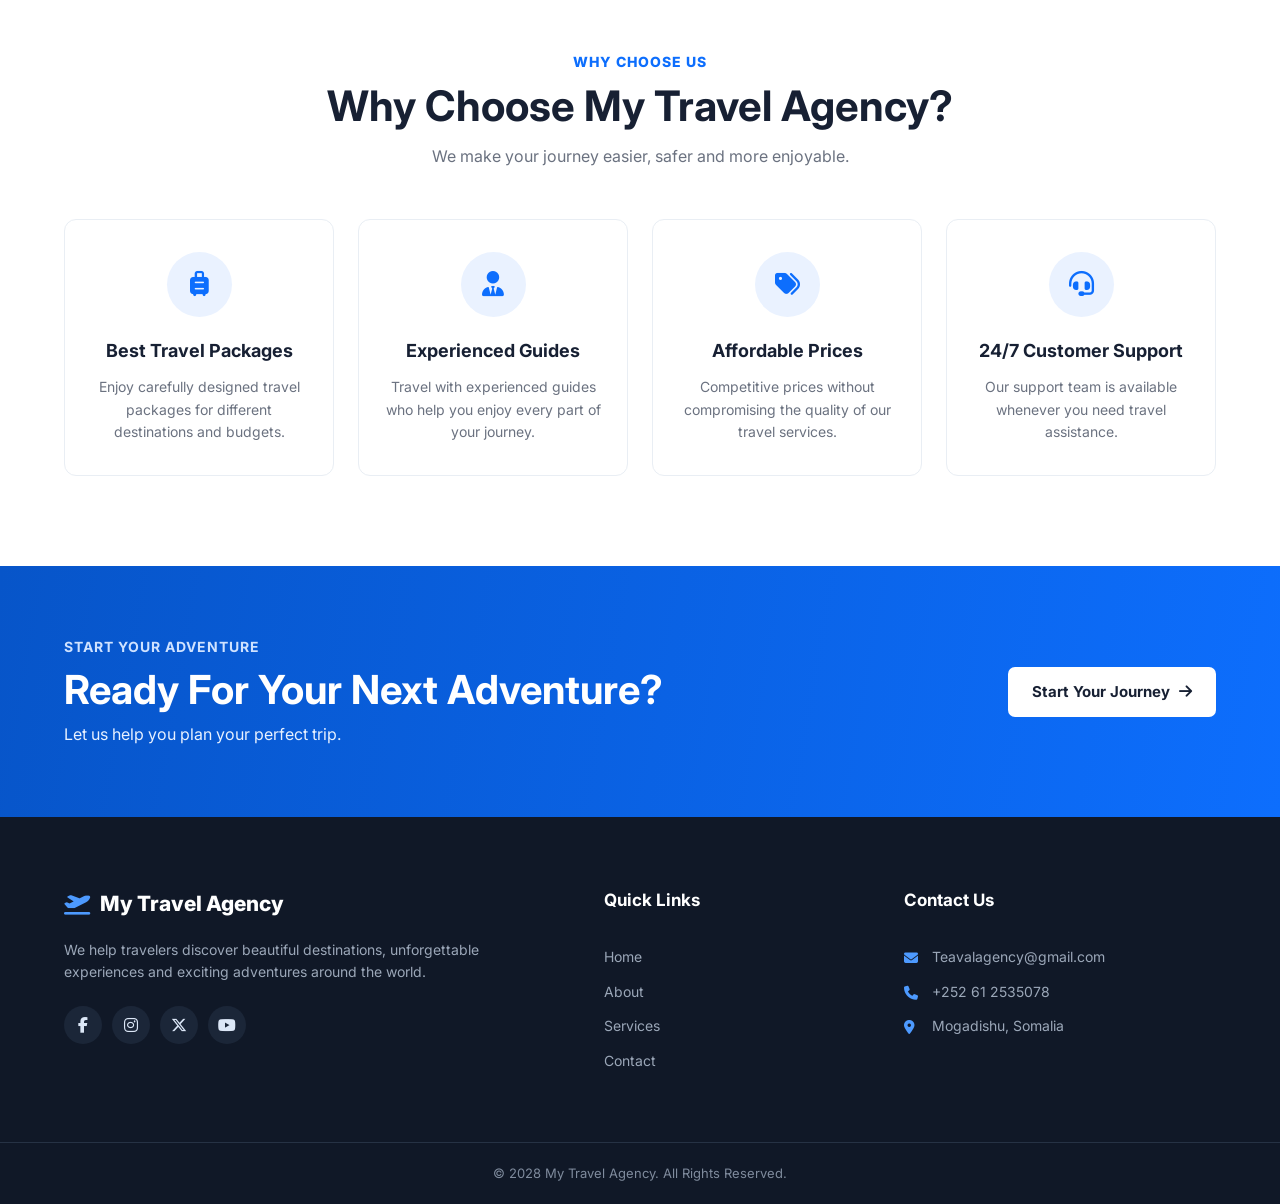
==== commit f58cd1e4: "update" ====
--- a/index.html
+++ b/index.html
@@ -483,7 +483,7 @@
     <div class="footer-bottom">
 
         <p>
-            © 2027 My Travel Agency. All Rights Reserved.
+            © 2028 My Travel Agency. All Rights Reserved.
         </p>
 
     </div>
